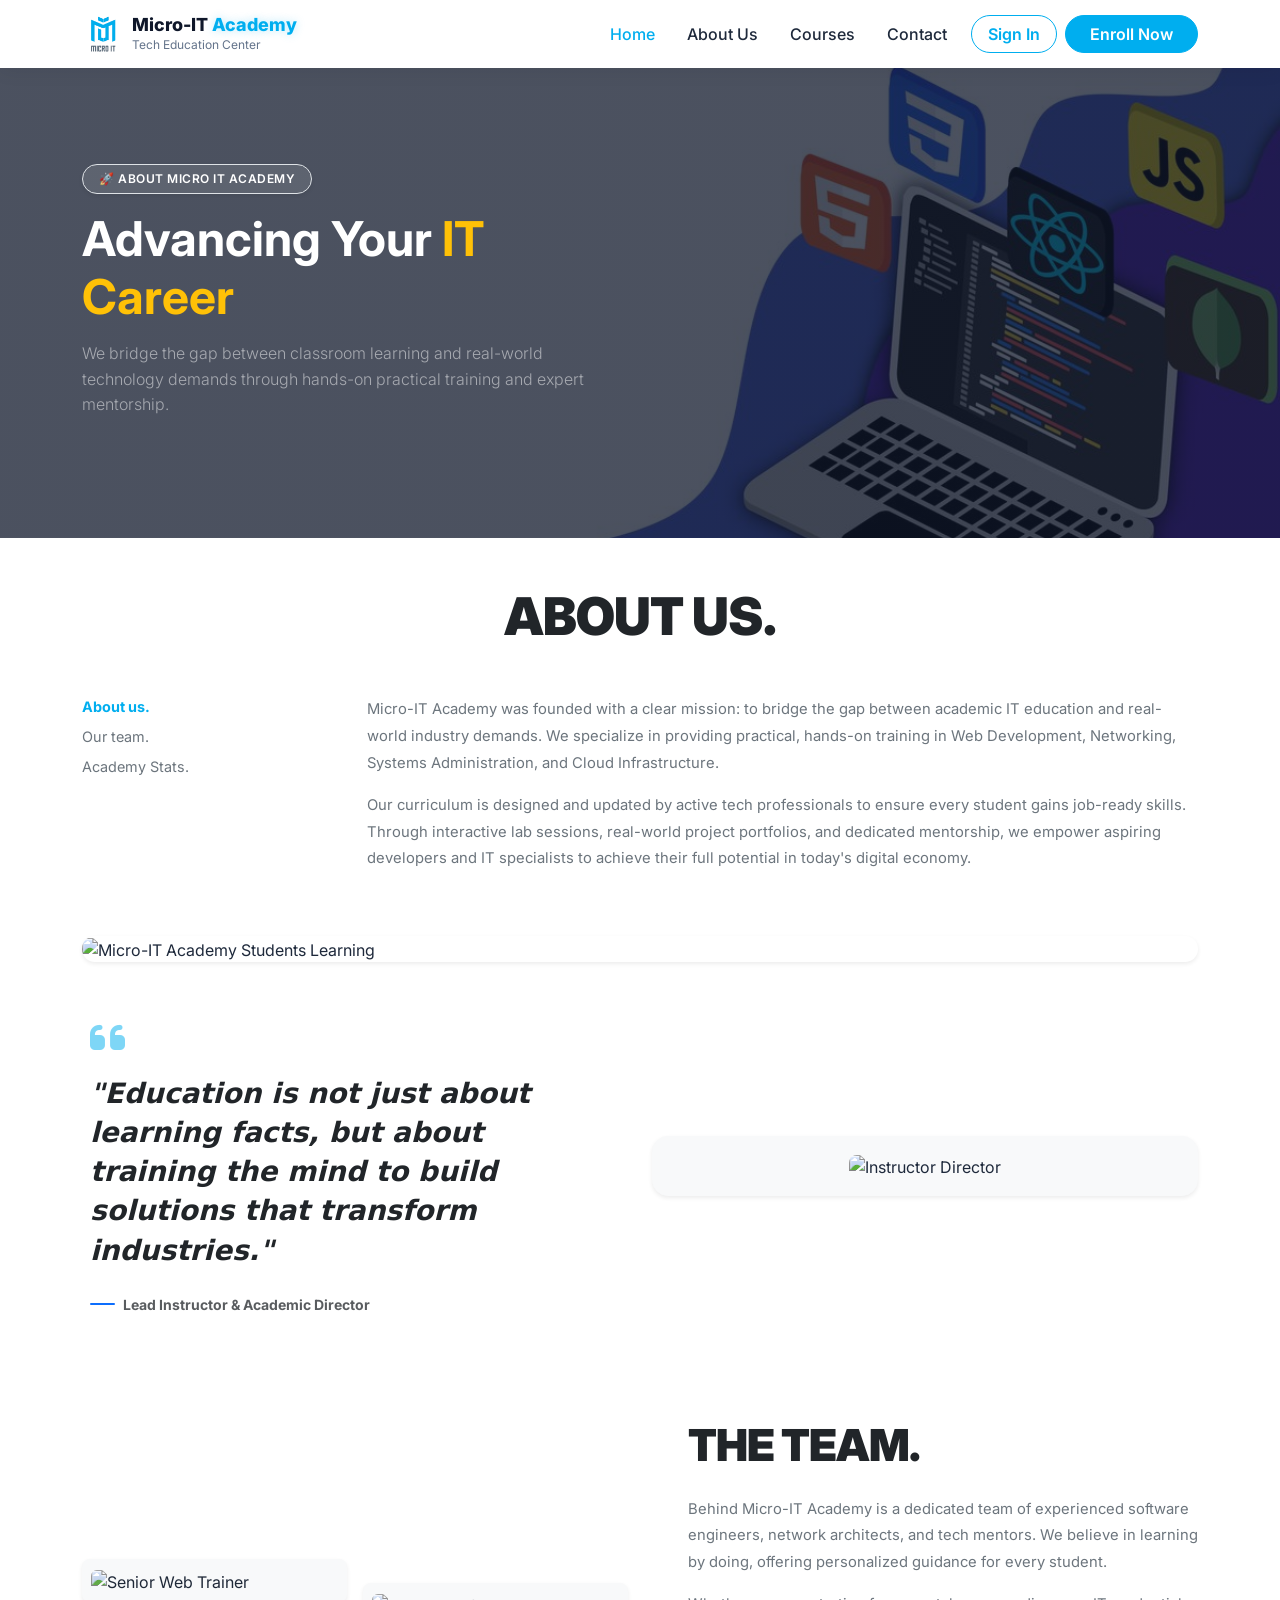
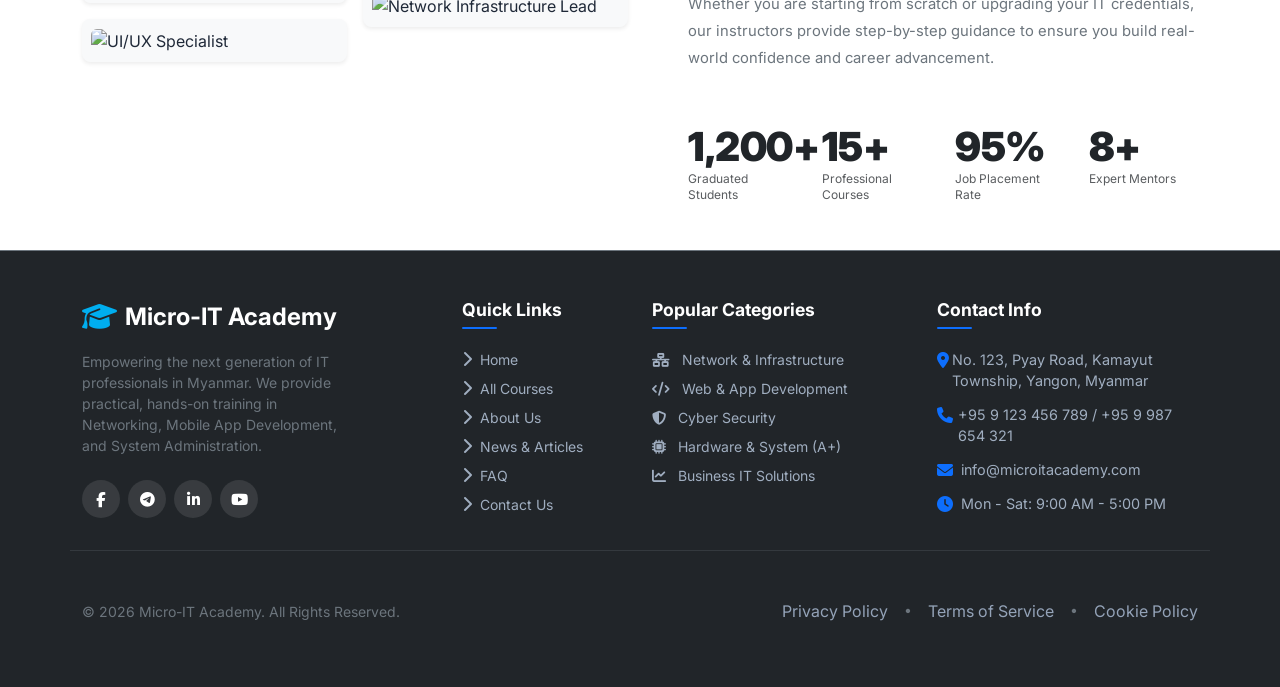
==== about.html @ 8be48164 "microit" ====
<!DOCTYPE html>
<html lang="my">

<head>
    <meta charset="UTF-8">
    <meta name="viewport" content="width=device-width, initial-scale=1.0">
    <title>Micro-IT Academy - Tech Education in Myanmar</title>

    <!-- Bootstrap 5 CSS CDN -->
    <link href="https://cdn.jsdelivr.net/npm/bootstrap@5.3.0/dist/css/bootstrap.min.css" rel="stylesheet">
    <!-- Font Awesome Icons CDN -->
    <link rel="stylesheet" href="https://cdnjs.cloudflare.com/ajax/libs/font-awesome/6.4.0/css/all.min.css">
    <!-- Google Fonts: Inter -->
    <link rel="preconnect" href="https://fonts.googleapis.com">
    <link rel="preconnect" href="https://fonts.gstatic.com" crossorigin>
    <link href="https://fonts.googleapis.com/css2?family=Inter:wght@400;500;600;700;800;900&display=swap"
        rel="stylesheet">

    <!-- Custom CSS -->
    <link rel="stylesheet" href="css/style.css">
    <link rel="stylesheet" href="css/test.css">
    <link rel="stylesheet" href="css/about.css">
</head>

<body>

    <!-- NAVIGATION BAR -->
    <!DOCTYPE html>
    <html lang="my">

    <head>
        <meta charset="UTF-8">
        <meta name="viewport" content="width=device-width, initial-scale=1.0">
        <title>Micro-IT Academy - Tech Education in Myanmar</title>

        <!-- Bootstrap 5 CSS CDN -->
        <link href="https://cdn.jsdelivr.net/npm/bootstrap@5.3.0/dist/css/bootstrap.min.css" rel="stylesheet">
        <!-- Font Awesome Icons CDN -->
        <link rel="stylesheet" href="https://cdnjs.cloudflare.com/ajax/libs/font-awesome/6.4.0/css/all.min.css">
        <!-- Google Fonts: Inter -->
        <link rel="preconnect" href="https://fonts.googleapis.com">
        <link rel="preconnect" href="https://fonts.gstatic.com" crossorigin>
        <link href="https://fonts.googleapis.com/css2?family=Inter:wght@400;500;600;700;800;900&display=swap"
            rel="stylesheet">

        <!-- Custom CSS -->
        <link rel="stylesheet" href="css/style.css">
        <link rel="stylesheet" href="css/test.css">
    </head>

    <body>

        <!-- NAVIGATION BAR -->
        <nav class="navbar navbar-expand-lg sticky-top bg-white py-2 shadow-sm">
            <div class="container">
                <!-- Brand Logo -->
                <a class="navbar-brand d-flex align-items-center gap-2" href="index.html">
                    <img src="image/microit-logo.png" alt="Micro-IT Logo" height="42">
                    <div>
                        <div class="brand-title">Micro-IT <span>Academy</span></div>
                        <div class="brand-subtitle">Tech Education Center</div>
                    </div>
                </a>

                <!-- Mobile Toggler Button -->
                <button class="navbar-toggler border-0 shadow-none" type="button" data-bs-toggle="collapse"
                    data-bs-target="#navbarNav">
                    <i class="fa-solid fa-bars fs-4 text-dark"></i>
                </button>

                <!-- Navbar Links & Buttons -->
                <div class="collapse navbar-collapse" id="navbarNav">
                    <ul class="navbar-nav ms-auto align-items-lg-center gap-lg-3 my-2 my-lg-0">
                        <li class="nav-item"><a class="nav-link active" href="index.html">Home</a></li>
                        <li class="nav-item"><a class="nav-link" href="about.html">About Us</a></li>
                        <li class="nav-item"><a class="nav-link" href="course.html">Courses</a></li>
                        <li class="nav-item"><a class="nav-link" href="contact.html">Contact</a></li>
                    </ul>

                    <!-- Custom Class များ သုံးထားသော Buttons -->
                    <div class="d-flex align-items-center gap-2 mt-2 mt-lg-0 ms-lg-3">
                        <a href="login.html" class="btn btn-signin px-3 rounded-pill fw-semibold">Sign In</a>
                        <a href="contact.html" class="btn btn-enroll px-4 rounded-pill fw-semibold">Enroll Now</a>
                    </div>
                </div>
            </div>
        </nav>

        <section class="hero-banner text-white py-5 text-start position-relative overflow-hidden">
            <div class="container py-4 py-md-5 position-relative z-1">
                <div class="row align-items-center">
                    <div class="col-12 col-md-8 col-lg-6">

                        <!-- Badge -->
                        <span
                            class="badge bg-white bg-opacity-10 text-white border border-white-50 fw-semibold px-3 py-2 rounded-pill mb-3 text-uppercase shadow-sm"
                            style="letter-spacing: 0.5px;">
                            🚀 About Micro IT Academy
                        </span>

                        <!-- Title -->
                        <h1 class="fw-bold display-5 mb-3 text-white">
                            Advancing Your <span class="text-warning">IT Career</span>
                        </h1>

                        <!-- Subtitle -->
                        <p class="lead text-white-50 mb-4 fs-6" style="line-height: 1.6;">
                            We bridge the gap between classroom learning and real-world technology demands through
                            hands-on
                            practical training and expert mentorship.
                        </p>

                    </div>
                </div>
            </div>
        </section>

        <section id="about-us-section" class="py-4 bg-white">
            <div class="container py-4">

                <!-- Section Title -->
                <div class="row mb-4">
                    <div class="col-12 text-center">
                        <h1 class="heading-xl mb-4 text-dark fw-black text-uppercase"
                            style="letter-spacing: -1px; font-size: 3.25rem;">ABOUT US.</h1>
                    </div>
                </div>

                <!-- Story & Vision Section -->
                <div class="row mb-5 pb-3 align-items-start">
                    <div class="col-md-3 col-lg-2 mb-4 mb-md-0">
                        <nav class="side-nav d-flex d-md-block flex-wrap gap-3">
                            <a href="#about-us-section"
                                class="side-nav-link active fw-bold text-primary text-decoration-none d-block mb-2">About
                                us.</a>
                            <a href="#team-section"
                                class="side-nav-link text-secondary text-decoration-none d-block mb-2">Our team.</a>
                            <a href="#stats-section"
                                class="side-nav-link text-secondary text-decoration-none d-block mb-2">Academy
                                Stats.</a>
                        </nav>
                    </div>
                    <div class="col-md-9 col-lg-9 offset-lg-1">
                        <p class="small text-secondary leading-relaxed mb-3"
                            style="line-height: 1.8; font-size: 0.925rem;">
                            Micro-IT Academy was founded with a clear mission: to bridge the gap between academic IT
                            education and real-world industry demands. We specialize in providing practical, hands-on
                            training in Web Development, Networking, Systems Administration, and Cloud Infrastructure.
                        </p>
                        <p class="small text-secondary leading-relaxed mb-0"
                            style="line-height: 1.8; font-size: 0.925rem;">
                            Our curriculum is designed and updated by active tech professionals to ensure every student
                            gains job-ready skills. Through interactive lab sessions, real-world project portfolios, and
                            dedicated mentorship, we empower aspiring developers and IT specialists to achieve their
                            full
                            potential in today's digital economy.
                        </p>
                    </div>
                </div>

                <!-- Full Width Academy/Team Hero Banner -->
                <div class="row mb-5">
                    <div class="col-12">
                        <div class="rounded-4 overflow-hidden shadow-sm">
                            <img src="https://images.unsplash.com/photo-1522071820081-009f0129c71c?q=80&w=1200&auto=format&fit=crop"
                                alt="Micro-IT Academy Students Learning" class="w-100 img-fluid"
                                style="max-height: 480px; object-fit: cover;">
                        </div>
                    </div>
                </div>

                <!-- Quote & Featured Founder Photo Section -->
                <div class="row align-items-center mb-5 pb-4 g-4">
                    <div class="col-md-6 pe-md-5 position-relative">
                        <div class="quote-container p-2">
                            <i class="fa-solid fa-quote-left fs-1 text-primary opacity-50 mb-3"></i>
                            <p class="quote-text fs-3 text-dark fw-semibold mb-4"
                                style="line-height: 1.4; font-family: system-ui, -apple-system, sans-serif;">
                                "Education is not just about learning facts, but about training the mind to build
                                solutions
                                that transform industries."
                            </p>
                            <div class="d-flex align-items-center gap-2">
                                <div class="bg-primary rounded-pill" style="width: 25px; height: 2px;"></div>
                                <p class="small text-muted fw-bold mb-0">Lead Instructor & Academic Director</p>
                            </div>
                        </div>
                    </div>
                    <div class="col-md-6">
                        <div class="bg-light rounded-4 p-3 shadow-sm border border-light text-center">
                            <img src="https://images.unsplash.com/photo-1507003211169-0a1dd7228f2d?q=80&w=800&auto=format&fit=crop"
                                alt="Instructor Director" class="img-fluid rounded-3 w-100"
                                style="max-height: 380px; object-fit: cover;">
                        </div>
                    </div>
                </div>

                <!-- THE TEAM Section -->
                <div id="team-section" class="row pt-4 g-4 align-items-center">

                    <!-- Left Column: Member Portraits (Balanced Masonry) -->
                    <div class="col-lg-6 mb-4 mb-lg-0">
                        <div class="row g-3">
                            <div class="col-6">
                                <div class="bg-light p-2 rounded-3 mb-3 border border-light shadow-sm">
                                    <img src="https://images.unsplash.com/photo-1500648767791-00dcc994a43e?q=80&w=600&auto=format&fit=crop"
                                        alt="Senior Web Trainer" class="team-img rounded-2" style="height: 240px;">
                                </div>
                                <div class="bg-light p-2 rounded-3 border border-light shadow-sm">
                                    <img src="https://images.unsplash.com/photo-1534528741775-53994a69daeb?q=80&w=600&auto=format&fit=crop"
                                        alt="UI/UX Specialist" class="team-img rounded-2" style="height: 200px;">
                                </div>
                            </div>
                            <div class="col-6 pt-4">
                                <div class="bg-light p-2 rounded-3 border border-light shadow-sm">
                                    <img src="https://images.unsplash.com/photo-1573496359142-b8d87734a5a2?q=80&w=600&auto=format&fit=crop"
                                        alt="Network Infrastructure Lead" class="team-img rounded-2"
                                        style="height: 280px;">
                                </div>
                            </div>
                        </div>
                    </div>

                    <!-- Right Column: Text & IT Academy Stats -->
                    <div class="col-lg-6 ps-lg-5" id="stats-section">
                        <h2 class="heading-xl mb-4 text-dark fw-black text-uppercase"
                            style="letter-spacing: -1px; font-size: 2.75rem;">THE TEAM.</h2>

                        <p class="small text-secondary leading-relaxed mb-3"
                            style="line-height: 1.8; font-size: 0.925rem;">
                            Behind Micro-IT Academy is a dedicated team of experienced software engineers, network
                            architects, and tech mentors. We believe in learning by doing, offering personalized
                            guidance
                            for every student.
                        </p>
                        <p class="small text-secondary leading-relaxed mb-5"
                            style="line-height: 1.8; font-size: 0.925rem;">
                            Whether you are starting from scratch or upgrading your IT credentials, our instructors
                            provide
                            step-by-step guidance to ensure you build real-world confidence and career advancement.
                        </p>

                        <!-- Relevant IT Stats Counters -->
                        <div class="row g-4 pt-2">
                            <div class="col-6 col-sm-3">
                                <div class="stat-number fw-black text-dark fs-1" style="line-height: 1;">1,200+</div>
                                <div class="stat-label text-muted small mt-1"
                                    style="font-size: 0.75rem; line-height: 1.3;">
                                    Graduated Students</div>
                            </div>
                            <div class="col-6 col-sm-3">
                                <div class="stat-number fw-black text-dark fs-1" style="line-height: 1;">15+</div>
                                <div class="stat-label text-muted small mt-1"
                                    style="font-size: 0.75rem; line-height: 1.3;">
                                    Professional Courses</div>
                            </div>
                            <div class="col-6 col-sm-3">
                                <div class="stat-number fw-black text-dark fs-1" style="line-height: 1;">95%</div>
                                <div class="stat-label text-muted small mt-1"
                                    style="font-size: 0.75rem; line-height: 1.3;">
                                    Job Placement Rate</div>
                            </div>
                            <div class="col-6 col-sm-3">
                                <div class="stat-number fw-black text-dark fs-1" style="line-height: 1;">8+</div>
                                <div class="stat-label text-muted small mt-1"
                                    style="font-size: 0.75rem; line-height: 1.3;">
                                    Expert Mentors</div>
                            </div>
                        </div>

                    </div>
                </div>

            </div>
        </section>


        <!-- FOOTER -->
        <footer class="bg-dark text-secondary pt-5 pb-3 border-top border-secondary">
            <div class="container">
                <div class="row g-4 mb-5">

                    <!-- Column 1: Brand & About -->
                    <div class="col-12 col-md-6 col-lg-3">
                        <div class="d-flex align-items-center mb-3">
                            <i class="fa-solid fa-graduation-cap text-primary fs-3 me-2"></i>
                            <span class="fs-4 fw-bold text-white tracking-wide">Micro-IT Academy</span>
                        </div>
                        <p class="small text-secondary mb-4 leading-relaxed">
                            Empowering the next generation of IT professionals in Myanmar. We provide practical,
                            hands-on
                            training in Networking, Mobile App Development, and System Administration.
                        </p>
                        <div class="d-flex gap-2">
                            <a href="#" class="social-btn" aria-label="Facebook"><i
                                    class="fa-brands fa-facebook-f"></i></a>
                            <a href="#" class="social-btn" aria-label="Telegram"><i
                                    class="fa-brands fa-telegram"></i></a>
                            <a href="#" class="social-btn" aria-label="LinkedIn"><i
                                    class="fa-brands fa-linkedin-in"></i></a>
                            <a href="#" class="social-btn" aria-label="YouTube"><i class="fa-brands fa-youtube"></i></a>
                        </div>
                    </div>

                    <!-- Column 2: Quick Links -->
                    <div class="col-6 col-md-6 col-lg-2 ms-lg-auto">
                        <h5 class="footer-heading">Quick Links</h5>
                        <ul class="list-unstyled mb-0 small">
                            <li><a href="#" class="footer-link"><i
                                        class="fa-solid fa-chevron-right fs-6 me-1 small"></i>
                                    Home</a></li>
                            <li><a href="#" class="footer-link"><i
                                        class="fa-solid fa-chevron-right fs-6 me-1 small"></i>
                                    All Courses</a></li>
                            <li><a href="#" class="footer-link"><i
                                        class="fa-solid fa-chevron-right fs-6 me-1 small"></i>
                                    About Us</a></li>
                            <li><a href="#" class="footer-link"><i
                                        class="fa-solid fa-chevron-right fs-6 me-1 small"></i>
                                    News & Articles</a></li>
                            <li><a href="#" class="footer-link"><i
                                        class="fa-solid fa-chevron-right fs-6 me-1 small"></i>
                                    FAQ</a></li>
                            <li><a href="#" class="footer-link"><i
                                        class="fa-solid fa-chevron-right fs-6 me-1 small"></i>
                                    Contact Us</a></li>
                        </ul>
                    </div>

                    <!-- Column 3: Course Categories -->
                    <div class="col-6 col-md-6 col-lg-3">
                        <h5 class="footer-heading">Popular Categories</h5>
                        <ul class="list-unstyled mb-0 small">
                            <li><a href="#" class="footer-link"><i class="fa-solid fa-network-wired me-2"></i> Network &
                                    Infrastructure</a></li>
                            <li><a href="#" class="footer-link"><i class="fa-solid fa-code me-2"></i> Web & App
                                    Development</a></li>
                            <li><a href="#" class="footer-link"><i class="fa-solid fa-shield-halved me-2"></i> Cyber
                                    Security</a></li>
                            <li><a href="#" class="footer-link"><i class="fa-solid fa-microchip me-2"></i> Hardware &
                                    System
                                    (A+)</a></li>
                            <li><a href="#" class="footer-link"><i class="fa-solid fa-chart-line me-2"></i> Business IT
                                    Solutions</a></li>
                        </ul>
                    </div>

                    <!-- Column 4: Contact Info -->
                    <div class="col-12 col-md-6 col-lg-3">
                        <h5 class="footer-heading">Contact Info</h5>
                        <div class="contact-item">
                            <i class="fa-solid fa-location-dot"></i>
                            <span>No. 123, Pyay Road, Kamayut Township, Yangon, Myanmar</span>
                        </div>
                        <div class="contact-item">
                            <i class="fa-solid fa-phone"></i>
                            <span>+95 9 123 456 789 / +95 9 987 654 321</span>
                        </div>
                        <div class="contact-item">
                            <i class="fa-solid fa-envelope"></i>
                            <span>info@microitacademy.com</span>
                        </div>
                        <div class="contact-item">
                            <i class="fa-solid fa-clock"></i>
                            <span>Mon - Sat: 9:00 AM - 5:00 PM</span>
                        </div>
                    </div>
                    <hr class="border-secondary opacity-25 my-4">

                    <!-- Bottom Copyright & Legal Links -->
                    <div
                        class="d-flex flex-column flex-md-row align-items-center justify-content-between gap-3 text-center text-md-start">
                        <p class="small mb-0 text-secondary">&copy; 2026 Micro-IT Academy. All Rights Reserved.</p>
                        <div class="d-flex gap-3">
                            <a href="#" class="legal-link">Privacy Policy</a>
                            <span class="text-secondary small">•</span>
                            <a href="#" class="legal-link">Terms of Service</a>
                            <span class="text-secondary small">•</span>
                            <a href="#" class="legal-link">Cookie Policy</a>
                        </div>
                    </div>
        </footer>

        <!-- Bootstrap 5 JS CDN -->
        <script src="https://cdn.jsdelivr.net/npm/bootstrap@5.3.0/dist/js/bootstrap.bundle.min.js"></script>
        <!-- Custom JS -->
        <script src="js/main.js"></script>
    </body>
---- css/style.css ----
/* ==========================================
   MICRO-IT ACADEMY - COMPLETE STYLESHEET
   Features: Glassmorphism, Glow Effects & Modern Layout
   ========================================== */

/* --- 1. DESIGN SYSTEM & VARIABLES --- */
:root {
  --primary-color: #00aeef;
  --primary-hover: #0093ca;
  --dark-color: #0f172a;
  --text-main: #1e293b;
  --text-muted: #64748b;
  --bg-light: #f8fafc;
  --glow-color: rgba(0, 174, 239, 0.4);
  --glow-strong: rgba(0, 174, 239, 0.7);
}

/* --- 2. BASE STYLES --- */
body {
  font-family: 'Inter', -apple-system, BlinkMacSystemFont, sans-serif;
  color: var(--text-main);
  background-color: var(--bg-light);
  overflow-x: hidden;
}

/* --- 3. NAVBAR STYLES --- */
.brand-title {
  font-weight: 800;
  font-size: 1.125rem;
  color: var(--dark-color);
  line-height: 1.2;
}

.brand-title span {
  color: var(--primary-color);
  text-shadow: 0 0 10px rgba(0, 174, 239, 0.3);
}

.brand-subtitle {
  font-size: 0.75rem;
  color: var(--text-muted);
}

.navbar {
  box-shadow: 0 4px 18px rgba(0, 0, 0, 0.06) !important;
  transition: all 0.3s ease;
}

.btn-signin {
  color: var(--primary-color);
  background-color: transparent;
  border: 1.5px solid var(--primary-color);
  transition: all 0.3s ease;
}

.btn-signin:hover {
  color: #ffffff;
  background-color: var(--primary-color);
  border-color: var(--primary-color);
  box-shadow: 0 0 12px var(--glow-color);
}

.btn-enroll {
  color: #ffffff;
  background-color: var(--primary-color);
  border: 1.5px solid var(--primary-color);
  transition: all 0.3s ease;
}

.btn-enroll:hover {
  color: #ffffff;
  background-color: var(--primary-hover);
  border-color: var(--primary-hover);
  box-shadow: 0 0 15px var(--glow-strong);
}

.navbar-nav .nav-link {
  color: var(--text-main);
  font-weight: 500;
}

.navbar-nav .nav-link:hover,
.navbar-nav .nav-link.active {
  color: var(--primary-color);
}

@media (max-width: 991.88px) {
  .navbar-collapse {
    background-color: #ffffff;
    padding: 1rem;
    border-radius: 0.75rem;
    box-shadow: 0 10px 25px rgba(0, 0, 0, 0.08);
  }
}

/* --- 4. BUTTONS & GLOW EFFECTS --- */
.btn-primary {
  background-color: var(--primary-color) !important;
  border-color: var(--primary-color) !important;
  color: #ffffff !important;
  transition: all 0.3s ease-in-out !important;
  box-shadow: 0 4px 12px rgba(0, 174, 239, 0.25);
}


.btn-primary:hover {
  background-color: var(--primary-hover) !important;
  border-color: var(--primary-hover) !important;
  transform: translateY(-2px);
  box-shadow: 0 0 25px var(--glow-strong) !important;
}

.btn-outline-dark {
  transition: all 0.3s ease !important;
}

.btn-outline-dark:hover {
  box-shadow: 0 0 15px rgba(15, 23, 42, 0.3);
}

@keyframes navbarSlideDown {
  from {
    transform: translateY(-100%);
    opacity: 0;
  }

  to {
    transform: translateY(0);
    opacity: 1;
  }
}

.animate-navbar {
  animation: navbarSlideDown 0.6s cubic-bezier(0.16, 1, 0.3, 1) forwards;
}

.brand-hover {
  transition: transform 0.3s ease;
}

.brand-hover:hover {
  transform: scale(1.02);
}

.logo-img {
  transition: transform 0.3s ease;
}

.brand-hover:hover .logo-img {
  transform: rotate(-5deg);
}

.animated-link {
  position: relative;
  transition: color 0.3s ease;
}

.animated-link::after {
  content: '';
  position: absolute;
  width: 0;
  height: 2px;
  bottom: 0;
  left: 50%;
  background-color: var(--primary-color, #00aeef);
  transition: all 0.3s ease;
  transform: translateX(-50%);
  border-radius: 2px;
}

.animated-link:hover::after,
.animated-link.active::after {
  width: 80%;
}

.btn-animated {
  transition: all 0.3s ease !important;
}

.btn-animated:hover {
  transform: translateY(-2px);
  box-shadow: 0 6px 15px rgba(0, 174, 239, 0.25) !important;
}

.btn-animated:active {
  transform: translateY(0);
}

.toggler-btn {
  transition: transform 0.2s ease;
}

.toggler-btn:active {
  transform: scale(0.9);
}

/* --- 5. HERO SECTION WITH BLURRED BACKGROUND --- */
.hero-section {
  position: relative;
  min-height: 85vh;
  overflow: hidden;
  padding-bottom: 0 !important;
}


.hero-section::before {
  content: "";
  position: absolute;
  top: 0;
  left: 0;
  width: 100%;
  height: 100%;
  background-image: linear-gradient(rgba(15, 23, 42, 0.75), rgba(15, 23, 42, 0.75)), url('../image/banner.jpg');
  background-size: cover;
  background-position: center;
  background-repeat: no-repeat;
  background-color: black;
  filter: blur(12px);
  opacity: 0.18;
  transform: scale(1.1);
  z-index: -1;
}


.badge-tagline {
  display: inline-flex;
  align-items: center;
  gap: 0.5rem;
  background-color: #ffffff;
  border: 1px solid rgba(0, 174, 239, 0.3);
  padding: 0.35rem 0.85rem;
  border-radius: 50px;
  font-size: 0.8125rem;
  font-weight: 600;
  box-shadow: 0 0 15px rgba(0, 174, 239, 0.15);
}

.badge-dot {
  width: 8px;
  height: 8px;
  background-color: #22c55e;
  border-radius: 50%;
  box-shadow: 0 0 8px #22c55e;
}

.hero-title span {
  color: var(--primary-color);
  text-shadow: 0 0 15px rgba(0, 174, 239, 0.2);
}


.hero-img {
  width: 100%;
  max-height: 520px;
  object-fit: contain;
  object-position: bottom;
  margin-bottom: 0;
  display: block;


}

@keyframes heroGlowPulse {
  0% {
    box-shadow: 0 -5px 20px rgba(0, 174, 239, 0.25);
  }

  100% {
    box-shadow: 0 -10px 45px rgba(0, 174, 239, 0.55);
  }
}

/* --- 6. WHY US  --- */
.why-us-card {
  border-top: 3px solid transparent;
  transition: all 0.3s ease;
}

.why-us-card:hover {
  border-top: 3px solid var(--primary-color, #00aeef);
  transform: translateY(-5px);
}

.why-us-card .icon-box {
  width: 44px;
  height: 44px;
  background-color: rgba(0, 174, 239, 0.1);
  transition: background-color 0.25s ease;
}

.why-us-card:hover .icon-box {
  background-color: var(--primary-color, #00aeef);
}

.why-us-card:hover .icon-box i {
  color: #ffffff !important;
}

.max-w-2xl {
  max-width: 600px;
}

.bg-primary-subtle {
  background-color: rgba(0, 174, 239, 0.12) !important;
}

.text-primary {
  color: var(--primary-color, #00aeef) !important;
}

/* --- 7. CATEGORY  --- */
.card {
  border: 1px solid #e0e0e0;
  border-radius: 12px;
  overflow: hidden;
  transition: transform 0.3s ease, box-shadow 0.3s ease;
  background-color: #ffffff;
  width: 100% !important;
}


.card:hover {
  transform: translateY(-6px);
  box-shadow: 0 10px 20px rgba(0, 0, 0, 0.12) !important;
}


.card-img-top {
  height: 180px;
  object-fit: cover;
  width: 100%;
}


.card-body {
  padding: 1rem;
  text-align: center;
}


.custom-nav {
  width: 45px;
  height: 45px;
  top: 50%;
  transform: translateY(-80%);
  opacity: 0.85;
}

.custom-nav:hover {
  opacity: 1;
}

.carousel-control-prev.custom-nav {
  left: -20px;
}

.carousel-control-next.custom-nav {
  right: -20px;
}

.custom-nav .carousel-control-prev-icon,
.custom-nav .carousel-control-next-icon {
  width: 100%;
  height: 100%;
  background-size: 45%;
  box-shadow: 0 4px 10px rgba(0, 0, 0, 0.2);
}


@media (max-width: 576px) {
  .carousel-control-prev.custom-nav {
    left: 0;
  }

  .carousel-control-next.custom-nav {
    right: 0;
  }
}

/* --- 8. ABOUT SECTION & STATS --- */
.stat-card {
  transition: transform 0.3s ease, box-shadow 0.3s ease;
}

.stat-card:hover {
  transform: translateY(-3px);
  box-shadow: 0 0 20px rgba(0, 174, 239, 0.15);
}

.fw-black {
  font-weight: 900;
}

/* --- 9. POPULAR COURSE --- */
.course-card img {
  height: 160px;
  object-fit: cover;
  width: 100%;
}

@media (max-width: 576px) {
  .course-card .course-img {
    height: 120px;
  }
}

.course-card {
  border: 1px solid rgba(0, 0, 0, 0.08);
  transition: transform 0.2s ease, box-shadow 0.2s ease;
  overflow: hidden;
}

.course-card:hover {
  transform: translateY(-4px);
  box-shadow: 0 8px 16px rgba(0, 0, 0, 0.1) !important;
}

/* --- 10. Testimonial Card --- */
.testimonial-overlap-card {
  border: 1px solid rgba(0, 174, 239, 0.1);
  transition: transform 0.3s ease, box-shadow 0.3s ease;
}

.testimonial-overlap-card:hover {
  transform: translateY(-6px);
  box-shadow: 0 12px 25px rgba(0, 174, 239, 0.15) !important;
}

.quote-icon {
  font-size: 0.9rem;
  opacity: 0.8;
}

.quote-start {
  display: block;
  text-align: left;
  margin-bottom: -5px;
}

.quote-end {
  display: block;
  text-align: right;
  margin-top: -5px;
}

.custom-indicators button {
  width: 10px !important;
  height: 10px !important;
  border-radius: 50% !important;
  background-color: var(--text-muted, #64748b) !important;
  border: none !important;
  margin: 0 4px !important;
  opacity: 0.3;
  transition: all 0.3s ease;
}

.custom-indicators button.active {
  background-color: var(--primary-color, #00aeef) !important;
  opacity: 1;
  transform: scale(1.3);
  box-shadow: 0 0 8px var(--glow-color, rgba(0, 174, 239, 0.4));
}

.text-primary {
  color: var(--primary-color, #00aeef) !important;
}


/* --- 11. CONTACT SECTION & FORM GLOW --- */
.bg-imag {
  background-image: linear-gradient(rgba(15, 23, 42, 0.8), rgba(15, 23, 42, 0.8)), url('../image/banner.jpg');
  background-size: cover;
  background-position: center;
  background-repeat: no-repeat;
}

.contact-icon-bg {
  width: 42px;
  height: 42px;
  background-color: rgba(255, 255, 255, 0.15);
  display: flex;
  align-items: center;
  justify-content: center;
  border-radius: 50%;
  color: #ffffff;
  font-size: 1.1rem;
}


.form-control:focus,
.form-select:focus {
  border-color: var(--primary-color) !important;
  box-shadow: 0 0 12px rgba(0, 174, 239, 0.35) !important;
  outline: none;
}

/* --- 12. FOOTER & UTILITIES --- */

footer a {
  text-decoration: none;
  transition: all 0.2s ease-in-out;
}

.footer-link {
  color: #a0aec0;
  display: inline-block;
  margin-bottom: 0.5rem;
}

.footer-link:hover {
  color: #ffc107;
  transform: translateX(4px);
}

.footer-heading {
  color: #ffffff;
  font-size: 1.1rem;
  font-weight: 700;
  margin-bottom: 1.25rem;
  position: relative;
  padding-bottom: 0.5rem;
}

.footer-heading::after {
  content: '';
  position: absolute;
  bottom: 0;
  left: 0;
  width: 35px;
  height: 2px;
  background-color: #0d6efd;
  border-radius: 2px;
}

.social-btn {
  display: inline-flex;
  align-items: center;
  justify-content: center;
  width: 38px;
  height: 38px;
  border-radius: 50%;
  background-color: rgba(255, 255, 255, 0.08);
  color: #cbd5e1;
  font-size: 0.95rem;
  transition: all 0.3s ease;
}

.social-btn:hover {
  background-color: #0d6efd;
  color: #ffc107;
  transform: translateY(-3px);
  box-shadow: 0 4px 10px rgba(13, 110, 253, 0.3);
}

.contact-item {
  display: flex;
  align-items: flex-start;
  margin-bottom: 0.75rem;
  color: #a0aec0;
  font-size: 0.9rem;
}

.contact-item i {
  color: #0d6efd;
  font-size: 1rem;
  margin-top: 3px;
  width: 24px;
}

.legal-link {
  color: #94a3b8;
  text-decoration: none;
  transition: color 0.2s ease;
}

.legal-link:hover {
  color: #ffffff;
}

/* --- CONTACT --- */

.form-control:focus {
  background-color: #f1f5f9 !important;
  box-shadow: 0 0 0 3px rgba(0, 174, 239, 0.2) !important;
}

.hover-white {
  transition: color 0.2s ease;
}

.hover-white:hover {
  color: #ffffff !important;
}

.icon-shape {
  background-color: var(--primary-color, #00aeef) !important;
}
---- css/test.css ----
/* Hero Banner with Dark Gradient Overlay */
.hero-banner {
    background-image: linear-gradient(rgba(15, 23, 42, 0.75), rgba(15, 23, 42, 0.75)), url('../image/coursebg.jpg'); 
    background-size: cover;
    background-position: center;
    background-repeat: no-repeat;
    background-color: #0f172a;
    min-height: 420px;
    display: flex;
    align-items: center;
}


/* စာကြောင်း အရှည် ထိန်းချုပ်ရန် */
.max-w-2xl {
    max-width: 672px;
}

/* Filter Controls & Search Input */
.filter-btn {
    border-radius: 50rem;
    font-size: 0.85rem;
    font-weight: 600;
    padding: 0.4rem 1.1rem;
    transition: all 0.25s ease;
}

.filter-btn.active {
    background-color: var(--primary-color) !important;
    color: #ffffff !important;
    box-shadow: 0 4px 10px rgba(13, 110, 253, 0.3);
}

.search-box input:focus {
    box-shadow: 0 0 0 0.25rem rgba(13, 110, 253, 0.15);
    border-color: var(--primary-color);
}

/* Responsive Course Cards Grid */
.course-card {
    border: 1px solid #e2e8f0;
    border-radius: 12px;
    transition: all 0.3s ease;
    background: #ffffff;
    overflow: hidden;
}

.course-card:hover {
    transform: translateY(-5px);
    box-shadow: var(--card-hover-shadow) !important;
    border-color: rgba(13, 110, 253, 0.3);
}

.course-img {
    width: 100%;
    height: 160px;
    object-fit: cover;
    object-position: center;
    border-bottom: 1px solid #f1f5f9;
}

@media (max-width: 576px) {
    .course-img {
        height: 130px;
    }
}

.course-title {
    display: -webkit-box;
    -webkit-line-clamp: 2;
    -webkit-box-orient: vertical;
    overflow: hidden;
    min-height: 2.8rem;
    line-height: 1.4;
}

/* Contact & Enrollment Section Overlay */
.contact-bg-card {
    background-image: linear-gradient(rgba(15, 23, 42, 0.88), rgba(15, 23, 42, 0.88)), url('https://images.unsplash.com/photo-1522071820081-009f0129c71c?auto=format&fit=crop&w=1200&q=80');
    background-size: cover;
    background-position: center;
}

.contact-icon-bg {
    width: 44px;
    height: 44px;
    background-color: rgba(255, 255, 255, 0.12);
    backdrop-filter: blur(4px);
    display: flex;
    align-items: center;
    justify-content: center;
    border-radius: 50%;
    color: #38bdf8;
    font-size: 1.1rem;
    flex-shrink: 0;
}

/* Social Icon Buttons */
.social-btn {
    width: 38px;
    height: 38px;
    display: inline-flex;
    align-items: center;
    justify-content: center;
    border-radius: 50%;
    background-color: rgba(255, 255, 255, 0.1);
    color: #ffffff;
    text-decoration: none;
    transition: all 0.25s ease;
}

.social-btn:hover {
    background-color: var(--primary-color);
    color: #ffffff;
    transform: translateY(-3px);
}
---- css/about.css ----
.heading-xl {
            font-size: 3.5rem;
            font-weight: 900;
            letter-spacing: -1px;
            color: #000000;
            text-transform: uppercase;
        }

        .side-nav-link {
            display: block;
            color: var(--text-main);
            text-decoration: none;
            font-size: 0.9rem;
            margin-bottom: 0.4rem;
            transition: color 0.2s ease;
        }

        .side-nav-link.active,
        .side-nav-link:hover {
            color: var(--primary-color);
            font-weight: 600;
        }

        .quote-text {
            font-family: 'Playfair Display', Georgia, serif;
            font-style: italic;
            font-size: 1.85rem;
            color: #000000;
            line-height: 1.3;
        }

        .stat-number {
            font-size: 2.5rem;
            font-weight: 800;
            color: #000000;
            line-height: 1;
        }

        .stat-label {
            font-size: 0.75rem;
            color: var(--text-muted);
            line-height: 1.3;
            margin-top: 0.4rem;
        }

        .team-img {
            width: 100%;
            object-fit: cover;
            filter: grayscale(20%);
            transition: filter 0.3s ease;
        }

        .team-img:hover {
            filter: grayscale(0%);
        }

        .bg-light-box {


            background-color: var(--bg-light);
        }

        .fw-black {
            font-weight: 900 !important;
        }

        /* Side Navigation Links */
        .side-nav-link {
            transition: color 0.2s ease, transform 0.2s ease;
        }

        .side-nav-link:hover {
            color: var(--primary-color, #00aeef) !important;
            transform: translateX(3px);
        }

        /* Team Grid Images */
        .team-img {
            width: 100%;
            object-fit: cover;
            filter: grayscale(15%);
            transition: filter 0.3s ease, transform 0.3s ease;
        }

        .team-img:hover {
            filter: grayscale(0%);
            transform: scale(1.02);
        }

        /* Stat Numbers Highlight */
        .stat-number {
            letter-spacing: -0.5px;
            color: var(--dark-color, #0f172a);
        }
---- css/style.css ----
/* ==========================================
   MICRO-IT ACADEMY - COMPLETE STYLESHEET
   Features: Glassmorphism, Glow Effects & Modern Layout
   ========================================== */

/* --- 1. DESIGN SYSTEM & VARIABLES --- */
:root {
  --primary-color: #00aeef;
  --primary-hover: #0093ca;
  --dark-color: #0f172a;
  --text-main: #1e293b;
  --text-muted: #64748b;
  --bg-light: #f8fafc;
  --glow-color: rgba(0, 174, 239, 0.4);
  --glow-strong: rgba(0, 174, 239, 0.7);
}

/* --- 2. BASE STYLES --- */
body {
  font-family: 'Inter', -apple-system, BlinkMacSystemFont, sans-serif;
  color: var(--text-main);
  background-color: var(--bg-light);
  overflow-x: hidden;
}

/* --- 3. NAVBAR STYLES --- */
.brand-title {
  font-weight: 800;
  font-size: 1.125rem;
  color: var(--dark-color);
  line-height: 1.2;
}

.brand-title span {
  color: var(--primary-color);
  text-shadow: 0 0 10px rgba(0, 174, 239, 0.3);
}

.brand-subtitle {
  font-size: 0.75rem;
  color: var(--text-muted);
}

.navbar {
  box-shadow: 0 4px 18px rgba(0, 0, 0, 0.06) !important;
  transition: all 0.3s ease;
}

.btn-signin {
  color: var(--primary-color);
  background-color: transparent;
  border: 1.5px solid var(--primary-color);
  transition: all 0.3s ease;
}

.btn-signin:hover {
  color: #ffffff;
  background-color: var(--primary-color);
  border-color: var(--primary-color);
  box-shadow: 0 0 12px var(--glow-color);
}

.btn-enroll {
  color: #ffffff;
  background-color: var(--primary-color);
  border: 1.5px solid var(--primary-color);
  transition: all 0.3s ease;
}

.btn-enroll:hover {
  color: #ffffff;
  background-color: var(--primary-hover);
  border-color: var(--primary-hover);
  box-shadow: 0 0 15px var(--glow-strong);
}

.navbar-nav .nav-link {
  color: var(--text-main);
  font-weight: 500;
}

.navbar-nav .nav-link:hover,
.navbar-nav .nav-link.active {
  color: var(--primary-color);
}

@media (max-width: 991.88px) {
  .navbar-collapse {
    background-color: #ffffff;
    padding: 1rem;
    border-radius: 0.75rem;
    box-shadow: 0 10px 25px rgba(0, 0, 0, 0.08);
  }
}

/* --- 4. BUTTONS & GLOW EFFECTS --- */
.btn-primary {
  background-color: var(--primary-color) !important;
  border-color: var(--primary-color) !important;
  color: #ffffff !important;
  transition: all 0.3s ease-in-out !important;
  box-shadow: 0 4px 12px rgba(0, 174, 239, 0.25);
}


.btn-primary:hover {
  background-color: var(--primary-hover) !important;
  border-color: var(--primary-hover) !important;
  transform: translateY(-2px);
  box-shadow: 0 0 25px var(--glow-strong) !important;
}

.btn-outline-dark {
  transition: all 0.3s ease !important;
}

.btn-outline-dark:hover {
  box-shadow: 0 0 15px rgba(15, 23, 42, 0.3);
}

@keyframes navbarSlideDown {
  from {
    transform: translateY(-100%);
    opacity: 0;
  }

  to {
    transform: translateY(0);
    opacity: 1;
  }
}

.animate-navbar {
  animation: navbarSlideDown 0.6s cubic-bezier(0.16, 1, 0.3, 1) forwards;
}

.brand-hover {
  transition: transform 0.3s ease;
}

.brand-hover:hover {
  transform: scale(1.02);
}

.logo-img {
  transition: transform 0.3s ease;
}

.brand-hover:hover .logo-img {
  transform: rotate(-5deg);
}

.animated-link {
  position: relative;
  transition: color 0.3s ease;
}

.animated-link::after {
  content: '';
  position: absolute;
  width: 0;
  height: 2px;
  bottom: 0;
  left: 50%;
  background-color: var(--primary-color, #00aeef);
  transition: all 0.3s ease;
  transform: translateX(-50%);
  border-radius: 2px;
}

.animated-link:hover::after,
.animated-link.active::after {
  width: 80%;
}

.btn-animated {
  transition: all 0.3s ease !important;
}

.btn-animated:hover {
  transform: translateY(-2px);
  box-shadow: 0 6px 15px rgba(0, 174, 239, 0.25) !important;
}

.btn-animated:active {
  transform: translateY(0);
}

.toggler-btn {
  transition: transform 0.2s ease;
}

.toggler-btn:active {
  transform: scale(0.9);
}

/* --- 5. HERO SECTION WITH BLURRED BACKGROUND --- */
.hero-section {
  position: relative;
  min-height: 85vh;
  overflow: hidden;
  padding-bottom: 0 !important;
}


.hero-section::before {
  content: "";
  position: absolute;
  top: 0;
  left: 0;
  width: 100%;
  height: 100%;
  background-image: linear-gradient(rgba(15, 23, 42, 0.75), rgba(15, 23, 42, 0.75)), url('../image/banner.jpg');
  background-size: cover;
  background-position: center;
  background-repeat: no-repeat;
  background-color: black;
  filter: blur(12px);
  opacity: 0.18;
  transform: scale(1.1);
  z-index: -1;
}


.badge-tagline {
  display: inline-flex;
  align-items: center;
  gap: 0.5rem;
  background-color: #ffffff;
  border: 1px solid rgba(0, 174, 239, 0.3);
  padding: 0.35rem 0.85rem;
  border-radius: 50px;
  font-size: 0.8125rem;
  font-weight: 600;
  box-shadow: 0 0 15px rgba(0, 174, 239, 0.15);
}

.badge-dot {
  width: 8px;
  height: 8px;
  background-color: #22c55e;
  border-radius: 50%;
  box-shadow: 0 0 8px #22c55e;
}

.hero-title span {
  color: var(--primary-color);
  text-shadow: 0 0 15px rgba(0, 174, 239, 0.2);
}


.hero-img {
  width: 100%;
  max-height: 520px;
  object-fit: contain;
  object-position: bottom;
  margin-bottom: 0;
  display: block;


}

@keyframes heroGlowPulse {
  0% {
    box-shadow: 0 -5px 20px rgba(0, 174, 239, 0.25);
  }

  100% {
    box-shadow: 0 -10px 45px rgba(0, 174, 239, 0.55);
  }
}

/* --- 6. WHY US  --- */
.why-us-card {
  border-top: 3px solid transparent;
  transition: all 0.3s ease;
}

.why-us-card:hover {
  border-top: 3px solid var(--primary-color, #00aeef);
  transform: translateY(-5px);
}

.why-us-card .icon-box {
  width: 44px;
  height: 44px;
  background-color: rgba(0, 174, 239, 0.1);
  transition: background-color 0.25s ease;
}

.why-us-card:hover .icon-box {
  background-color: var(--primary-color, #00aeef);
}

.why-us-card:hover .icon-box i {
  color: #ffffff !important;
}

.max-w-2xl {
  max-width: 600px;
}

.bg-primary-subtle {
  background-color: rgba(0, 174, 239, 0.12) !important;
}

.text-primary {
  color: var(--primary-color, #00aeef) !important;
}

/* --- 7. CATEGORY  --- */
.card {
  border: 1px solid #e0e0e0;
  border-radius: 12px;
  overflow: hidden;
  transition: transform 0.3s ease, box-shadow 0.3s ease;
  background-color: #ffffff;
  width: 100% !important;
}


.card:hover {
  transform: translateY(-6px);
  box-shadow: 0 10px 20px rgba(0, 0, 0, 0.12) !important;
}


.card-img-top {
  height: 180px;
  object-fit: cover;
  width: 100%;
}


.card-body {
  padding: 1rem;
  text-align: center;
}


.custom-nav {
  width: 45px;
  height: 45px;
  top: 50%;
  transform: translateY(-80%);
  opacity: 0.85;
}

.custom-nav:hover {
  opacity: 1;
}

.carousel-control-prev.custom-nav {
  left: -20px;
}

.carousel-control-next.custom-nav {
  right: -20px;
}

.custom-nav .carousel-control-prev-icon,
.custom-nav .carousel-control-next-icon {
  width: 100%;
  height: 100%;
  background-size: 45%;
  box-shadow: 0 4px 10px rgba(0, 0, 0, 0.2);
}


@media (max-width: 576px) {
  .carousel-control-prev.custom-nav {
    left: 0;
  }

  .carousel-control-next.custom-nav {
    right: 0;
  }
}

/* --- 8. ABOUT SECTION & STATS --- */
.stat-card {
  transition: transform 0.3s ease, box-shadow 0.3s ease;
}

.stat-card:hover {
  transform: translateY(-3px);
  box-shadow: 0 0 20px rgba(0, 174, 239, 0.15);
}

.fw-black {
  font-weight: 900;
}

/* --- 9. POPULAR COURSE --- */
.course-card img {
  height: 160px;
  object-fit: cover;
  width: 100%;
}

@media (max-width: 576px) {
  .course-card .course-img {
    height: 120px;
  }
}

.course-card {
  border: 1px solid rgba(0, 0, 0, 0.08);
  transition: transform 0.2s ease, box-shadow 0.2s ease;
  overflow: hidden;
}

.course-card:hover {
  transform: translateY(-4px);
  box-shadow: 0 8px 16px rgba(0, 0, 0, 0.1) !important;
}

/* --- 10. Testimonial Card --- */
.testimonial-overlap-card {
  border: 1px solid rgba(0, 174, 239, 0.1);
  transition: transform 0.3s ease, box-shadow 0.3s ease;
}

.testimonial-overlap-card:hover {
  transform: translateY(-6px);
  box-shadow: 0 12px 25px rgba(0, 174, 239, 0.15) !important;
}

.quote-icon {
  font-size: 0.9rem;
  opacity: 0.8;
}

.quote-start {
  display: block;
  text-align: left;
  margin-bottom: -5px;
}

.quote-end {
  display: block;
  text-align: right;
  margin-top: -5px;
}

.custom-indicators button {
  width: 10px !important;
  height: 10px !important;
  border-radius: 50% !important;
  background-color: var(--text-muted, #64748b) !important;
  border: none !important;
  margin: 0 4px !important;
  opacity: 0.3;
  transition: all 0.3s ease;
}

.custom-indicators button.active {
  background-color: var(--primary-color, #00aeef) !important;
  opacity: 1;
  transform: scale(1.3);
  box-shadow: 0 0 8px var(--glow-color, rgba(0, 174, 239, 0.4));
}

.text-primary {
  color: var(--primary-color, #00aeef) !important;
}


/* --- 11. CONTACT SECTION & FORM GLOW --- */
.bg-imag {
  background-image: linear-gradient(rgba(15, 23, 42, 0.8), rgba(15, 23, 42, 0.8)), url('../image/banner.jpg');
  background-size: cover;
  background-position: center;
  background-repeat: no-repeat;
}

.contact-icon-bg {
  width: 42px;
  height: 42px;
  background-color: rgba(255, 255, 255, 0.15);
  display: flex;
  align-items: center;
  justify-content: center;
  border-radius: 50%;
  color: #ffffff;
  font-size: 1.1rem;
}


.form-control:focus,
.form-select:focus {
  border-color: var(--primary-color) !important;
  box-shadow: 0 0 12px rgba(0, 174, 239, 0.35) !important;
  outline: none;
}

/* --- 12. FOOTER & UTILITIES --- */

footer a {
  text-decoration: none;
  transition: all 0.2s ease-in-out;
}

.footer-link {
  color: #a0aec0;
  display: inline-block;
  margin-bottom: 0.5rem;
}

.footer-link:hover {
  color: #ffc107;
  transform: translateX(4px);
}

.footer-heading {
  color: #ffffff;
  font-size: 1.1rem;
  font-weight: 700;
  margin-bottom: 1.25rem;
  position: relative;
  padding-bottom: 0.5rem;
}

.footer-heading::after {
  content: '';
  position: absolute;
  bottom: 0;
  left: 0;
  width: 35px;
  height: 2px;
  background-color: #0d6efd;
  border-radius: 2px;
}

.social-btn {
  display: inline-flex;
  align-items: center;
  justify-content: center;
  width: 38px;
  height: 38px;
  border-radius: 50%;
  background-color: rgba(255, 255, 255, 0.08);
  color: #cbd5e1;
  font-size: 0.95rem;
  transition: all 0.3s ease;
}

.social-btn:hover {
  background-color: #0d6efd;
  color: #ffc107;
  transform: translateY(-3px);
  box-shadow: 0 4px 10px rgba(13, 110, 253, 0.3);
}

.contact-item {
  display: flex;
  align-items: flex-start;
  margin-bottom: 0.75rem;
  color: #a0aec0;
  font-size: 0.9rem;
}

.contact-item i {
  color: #0d6efd;
  font-size: 1rem;
  margin-top: 3px;
  width: 24px;
}

.legal-link {
  color: #94a3b8;
  text-decoration: none;
  transition: color 0.2s ease;
}

.legal-link:hover {
  color: #ffffff;
}

/* --- CONTACT --- */

.form-control:focus {
  background-color: #f1f5f9 !important;
  box-shadow: 0 0 0 3px rgba(0, 174, 239, 0.2) !important;
}

.hover-white {
  transition: color 0.2s ease;
}

.hover-white:hover {
  color: #ffffff !important;
}

.icon-shape {
  background-color: var(--primary-color, #00aeef) !important;
}
---- css/test.css ----
/* Hero Banner with Dark Gradient Overlay */
.hero-banner {
    background-image: linear-gradient(rgba(15, 23, 42, 0.75), rgba(15, 23, 42, 0.75)), url('../image/coursebg.jpg'); 
    background-size: cover;
    background-position: center;
    background-repeat: no-repeat;
    background-color: #0f172a;
    min-height: 420px;
    display: flex;
    align-items: center;
}


/* စာကြောင်း အရှည် ထိန်းချုပ်ရန် */
.max-w-2xl {
    max-width: 672px;
}

/* Filter Controls & Search Input */
.filter-btn {
    border-radius: 50rem;
    font-size: 0.85rem;
    font-weight: 600;
    padding: 0.4rem 1.1rem;
    transition: all 0.25s ease;
}

.filter-btn.active {
    background-color: var(--primary-color) !important;
    color: #ffffff !important;
    box-shadow: 0 4px 10px rgba(13, 110, 253, 0.3);
}

.search-box input:focus {
    box-shadow: 0 0 0 0.25rem rgba(13, 110, 253, 0.15);
    border-color: var(--primary-color);
}

/* Responsive Course Cards Grid */
.course-card {
    border: 1px solid #e2e8f0;
    border-radius: 12px;
    transition: all 0.3s ease;
    background: #ffffff;
    overflow: hidden;
}

.course-card:hover {
    transform: translateY(-5px);
    box-shadow: var(--card-hover-shadow) !important;
    border-color: rgba(13, 110, 253, 0.3);
}

.course-img {
    width: 100%;
    height: 160px;
    object-fit: cover;
    object-position: center;
    border-bottom: 1px solid #f1f5f9;
}

@media (max-width: 576px) {
    .course-img {
        height: 130px;
    }
}

.course-title {
    display: -webkit-box;
    -webkit-line-clamp: 2;
    -webkit-box-orient: vertical;
    overflow: hidden;
    min-height: 2.8rem;
    line-height: 1.4;
}

/* Contact & Enrollment Section Overlay */
.contact-bg-card {
    background-image: linear-gradient(rgba(15, 23, 42, 0.88), rgba(15, 23, 42, 0.88)), url('https://images.unsplash.com/photo-1522071820081-009f0129c71c?auto=format&fit=crop&w=1200&q=80');
    background-size: cover;
    background-position: center;
}

.contact-icon-bg {
    width: 44px;
    height: 44px;
    background-color: rgba(255, 255, 255, 0.12);
    backdrop-filter: blur(4px);
    display: flex;
    align-items: center;
    justify-content: center;
    border-radius: 50%;
    color: #38bdf8;
    font-size: 1.1rem;
    flex-shrink: 0;
}

/* Social Icon Buttons */
.social-btn {
    width: 38px;
    height: 38px;
    display: inline-flex;
    align-items: center;
    justify-content: center;
    border-radius: 50%;
    background-color: rgba(255, 255, 255, 0.1);
    color: #ffffff;
    text-decoration: none;
    transition: all 0.25s ease;
}

.social-btn:hover {
    background-color: var(--primary-color);
    color: #ffffff;
    transform: translateY(-3px);
}
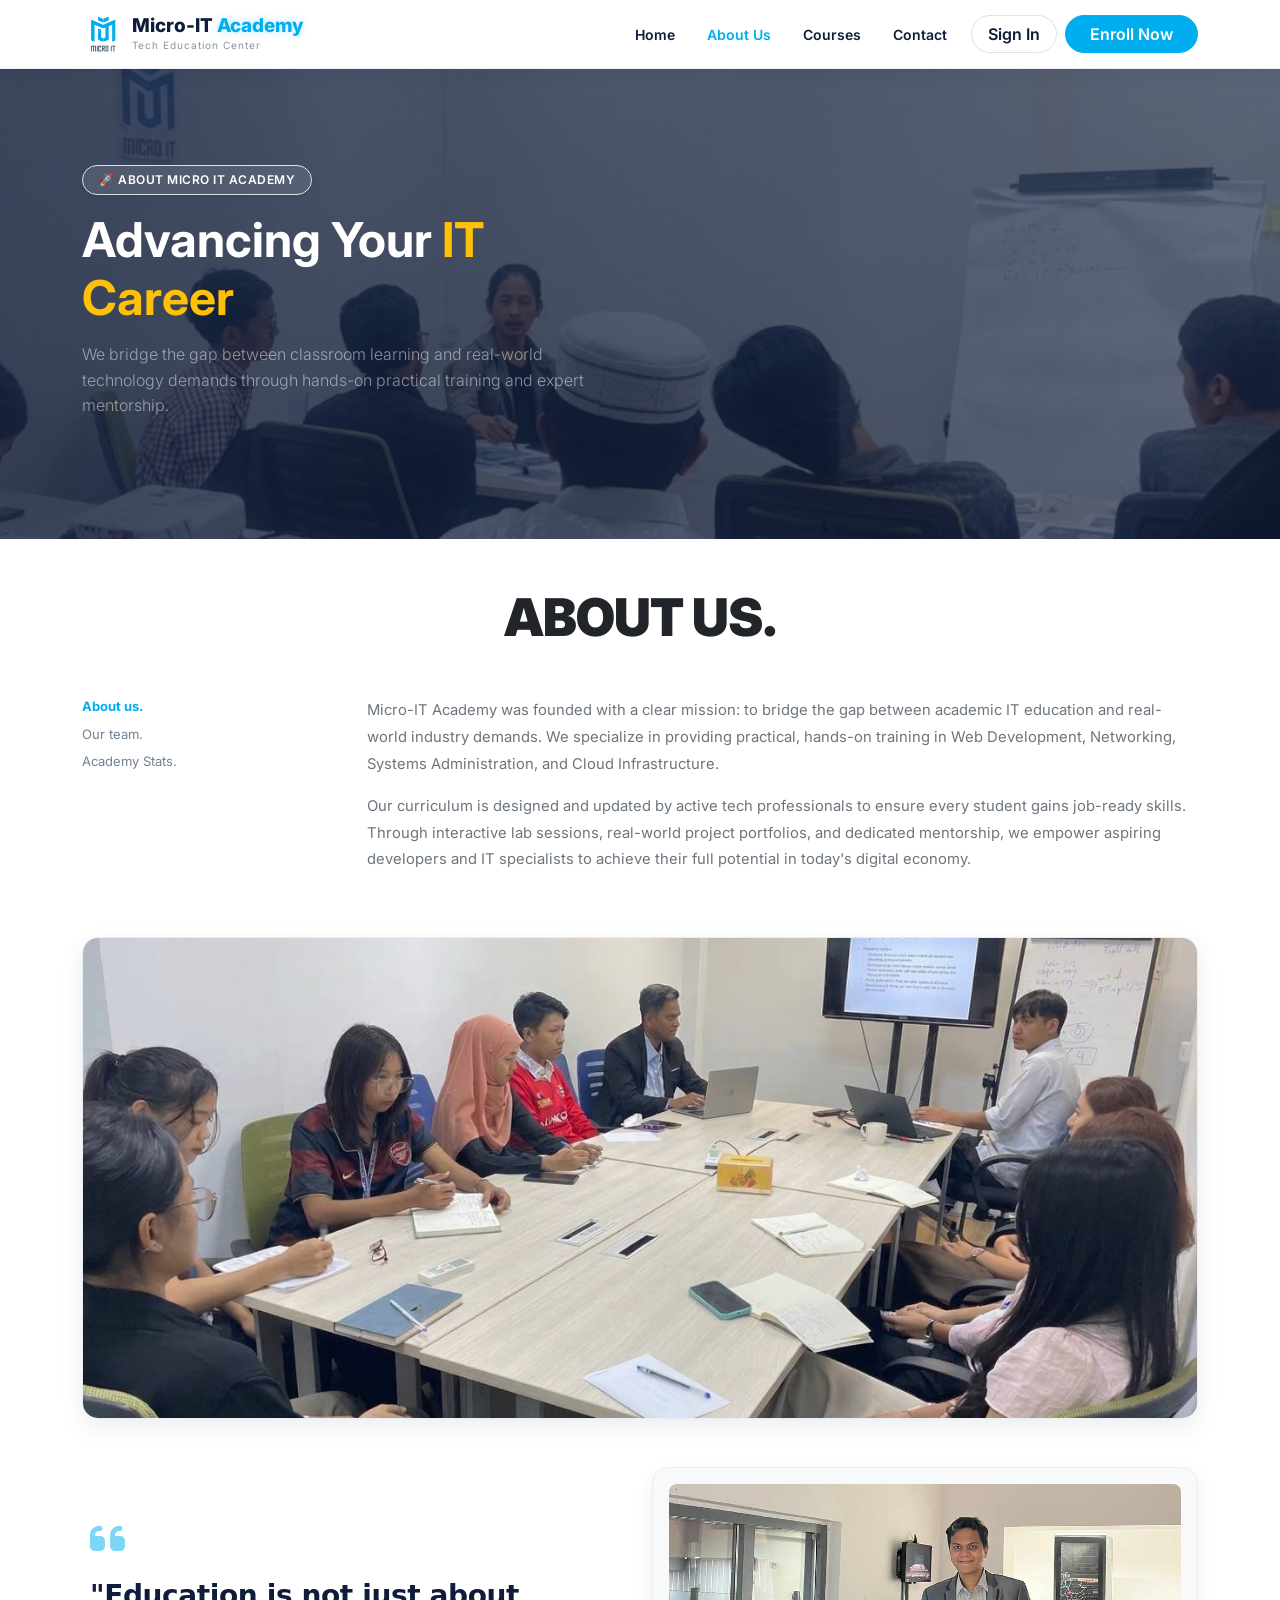
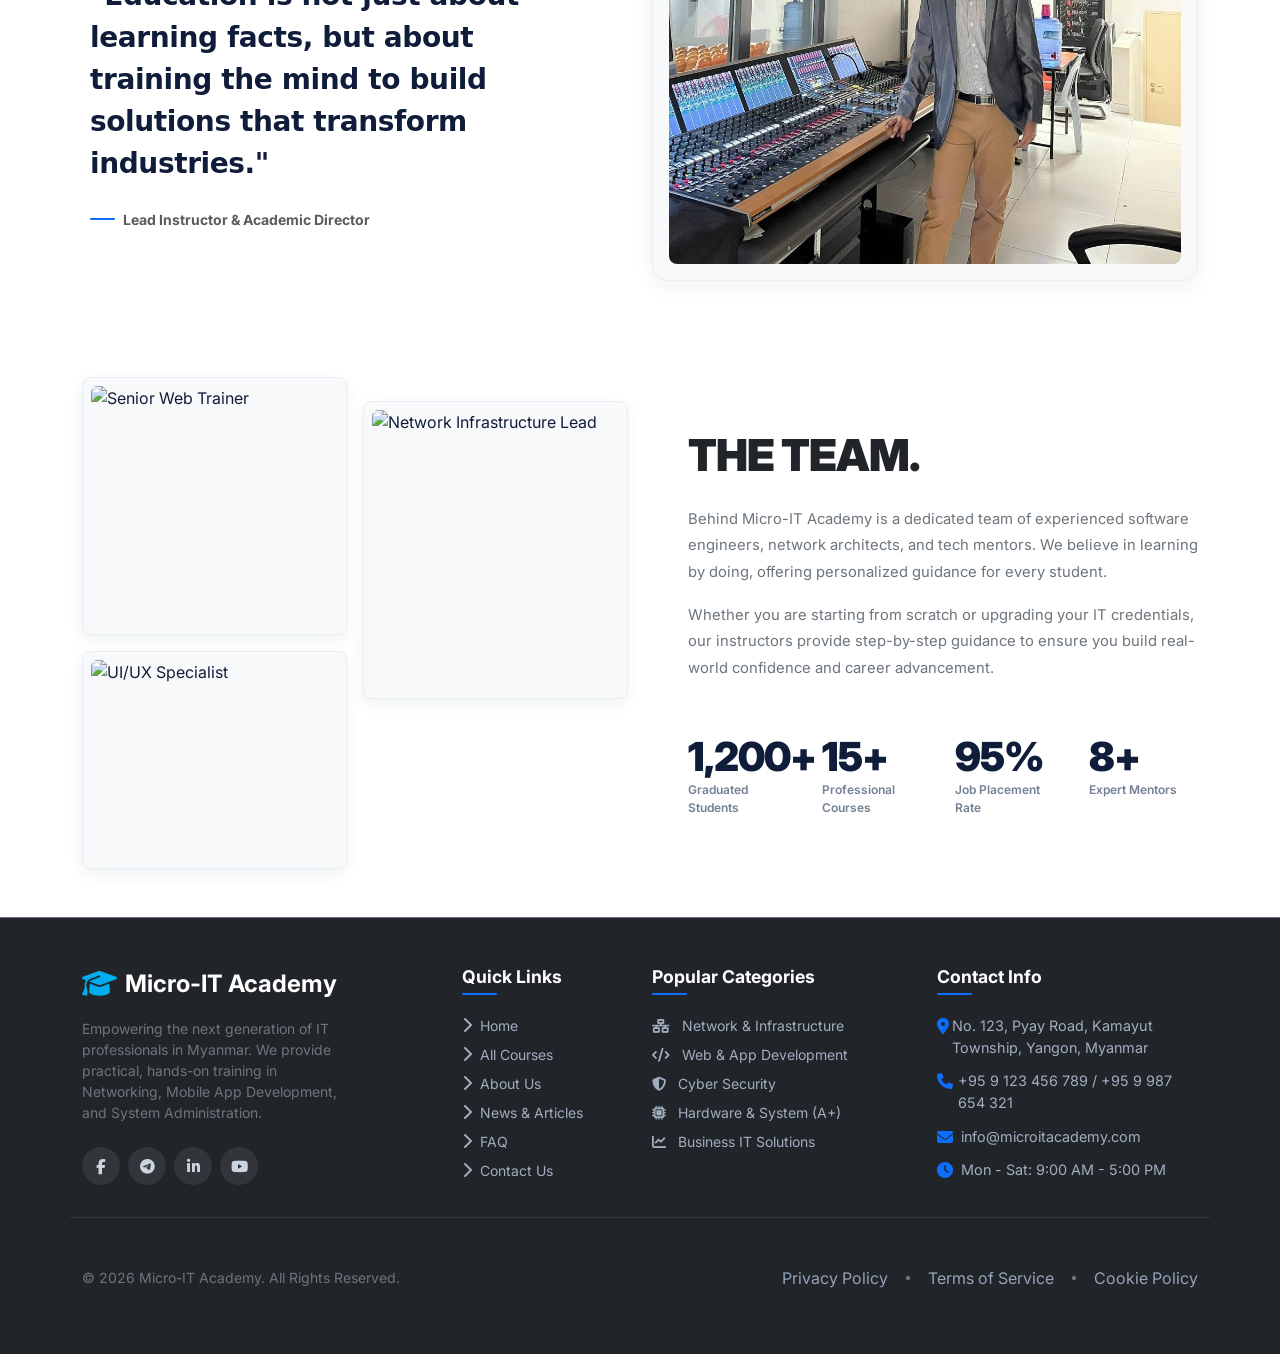
==== commit 7c5be858: "Update" ====
--- a/about.html
+++ b/about.html
@@ -1,30 +1,3 @@
-<!DOCTYPE html>
-<html lang="my">
-
-<head>
-    <meta charset="UTF-8">
-    <meta name="viewport" content="width=device-width, initial-scale=1.0">
-    <title>Micro-IT Academy - Tech Education in Myanmar</title>
-
-    <!-- Bootstrap 5 CSS CDN -->
-    <link href="https://cdn.jsdelivr.net/npm/bootstrap@5.3.0/dist/css/bootstrap.min.css" rel="stylesheet">
-    <!-- Font Awesome Icons CDN -->
-    <link rel="stylesheet" href="https://cdnjs.cloudflare.com/ajax/libs/font-awesome/6.4.0/css/all.min.css">
-    <!-- Google Fonts: Inter -->
-    <link rel="preconnect" href="https://fonts.googleapis.com">
-    <link rel="preconnect" href="https://fonts.gstatic.com" crossorigin>
-    <link href="https://fonts.googleapis.com/css2?family=Inter:wght@400;500;600;700;800;900&display=swap"
-        rel="stylesheet">
-
-    <!-- Custom CSS -->
-    <link rel="stylesheet" href="css/style.css">
-    <link rel="stylesheet" href="css/test.css">
-    <link rel="stylesheet" href="css/about.css">
-</head>
-
-<body>
-
-    <!-- NAVIGATION BAR -->
     <!DOCTYPE html>
     <html lang="my">
 
@@ -45,7 +18,7 @@
 
         <!-- Custom CSS -->
         <link rel="stylesheet" href="css/style.css">
-        <link rel="stylesheet" href="css/test.css">
+        <link rel="stylesheet" href="css/about.css">
     </head>
 
     <body>
@@ -71,8 +44,8 @@
                 <!-- Navbar Links & Buttons -->
                 <div class="collapse navbar-collapse" id="navbarNav">
                     <ul class="navbar-nav ms-auto align-items-lg-center gap-lg-3 my-2 my-lg-0">
-                        <li class="nav-item"><a class="nav-link active" href="index.html">Home</a></li>
-                        <li class="nav-item"><a class="nav-link" href="about.html">About Us</a></li>
+                        <li class="nav-item"><a class="nav-link" href="index.html">Home</a></li>
+                        <li class="nav-item"><a class="nav-link active" href="about.html">About Us</a></li>
                         <li class="nav-item"><a class="nav-link" href="course.html">Courses</a></li>
                         <li class="nav-item"><a class="nav-link" href="contact.html">Contact</a></li>
                     </ul>
@@ -80,7 +53,7 @@
                     <!-- Custom Class များ သုံးထားသော Buttons -->
                     <div class="d-flex align-items-center gap-2 mt-2 mt-lg-0 ms-lg-3">
                         <a href="login.html" class="btn btn-signin px-3 rounded-pill fw-semibold">Sign In</a>
-                        <a href="contact.html" class="btn btn-enroll px-4 rounded-pill fw-semibold">Enroll Now</a>
+                        <a href="index.html#enroll" class="btn btn-enroll px-4 rounded-pill fw-semibold">Enroll Now</a>
                     </div>
                 </div>
             </div>
@@ -162,7 +135,7 @@
                 <div class="row mb-5">
                     <div class="col-12">
                         <div class="rounded-4 overflow-hidden shadow-sm">
-                            <img src="https://images.unsplash.com/photo-1522071820081-009f0129c71c?q=80&w=1200&auto=format&fit=crop"
+                            <img src="image/about-gp.jpg"
                                 alt="Micro-IT Academy Students Learning" class="w-100 img-fluid"
                                 style="max-height: 480px; object-fit: cover;">
                         </div>
@@ -188,7 +161,7 @@
                     </div>
                     <div class="col-md-6">
                         <div class="bg-light rounded-4 p-3 shadow-sm border border-light text-center">
-                            <img src="https://images.unsplash.com/photo-1507003211169-0a1dd7228f2d?q=80&w=800&auto=format&fit=crop"
+                            <img src="image/CEO.jpg"
                                 alt="Instructor Director" class="img-fluid rounded-3 w-100"
                                 style="max-height: 380px; object-fit: cover;">
                         </div>
@@ -309,10 +282,10 @@
                             <li><a href="#" class="footer-link"><i
                                         class="fa-solid fa-chevron-right fs-6 me-1 small"></i>
                                     Home</a></li>
-                            <li><a href="#" class="footer-link"><i
+                            <li><a href="course.html" class="footer-link"><i
                                         class="fa-solid fa-chevron-right fs-6 me-1 small"></i>
                                     All Courses</a></li>
-                            <li><a href="#" class="footer-link"><i
+                            <li><a href="about.html" class="footer-link"><i
                                         class="fa-solid fa-chevron-right fs-6 me-1 small"></i>
                                     About Us</a></li>
                             <li><a href="#" class="footer-link"><i
@@ -321,7 +294,7 @@
                             <li><a href="#" class="footer-link"><i
                                         class="fa-solid fa-chevron-right fs-6 me-1 small"></i>
                                     FAQ</a></li>
-                            <li><a href="#" class="footer-link"><i
+                            <li><a href="contact.html" class="footer-link"><i
                                         class="fa-solid fa-chevron-right fs-6 me-1 small"></i>
                                     Contact Us</a></li>
                         </ul>
--- a/css/style.css
+++ b/css/style.css
@@ -14,7 +14,9 @@
   --glow-color: rgba(0, 174, 239, 0.4);
   --glow-strong: rgba(0, 174, 239, 0.7);
 }
-
+html {
+    scroll-behavior: smooth;
+}
 /* --- 2. BASE STYLES --- */
 body {
   font-family: 'Inter', -apple-system, BlinkMacSystemFont, sans-serif;
--- a/css/about.css
+++ b/css/about.css
@@ -1,96 +1,218 @@
 
-        .heading-xl {
-            font-size: 3.5rem;
-            font-weight: 900;
-            letter-spacing: -1px;
-            color: #000000;
-            text-transform: uppercase;
-        }
-
-        .side-nav-link {
-            display: block;
-            color: var(--text-main);
-            text-decoration: none;
-            font-size: 0.9rem;
-            margin-bottom: 0.4rem;
-            transition: color 0.2s ease;
-        }
-
-        .side-nav-link.active,
-        .side-nav-link:hover {
-            color: var(--primary-color);
-            font-weight: 600;
-        }
-
-        .quote-text {
-            font-family: 'Playfair Display', Georgia, serif;
-            font-style: italic;
-            font-size: 1.85rem;
-            color: #000000;
-            line-height: 1.3;
-        }
-
-        .stat-number {
-            font-size: 2.5rem;
-            font-weight: 800;
-            color: #000000;
-            line-height: 1;
-        }
-
-        .stat-label {
-            font-size: 0.75rem;
-            color: var(--text-muted);
-            line-height: 1.3;
-            margin-top: 0.4rem;
-        }
-
-        .team-img {
-            width: 100%;
-            object-fit: cover;
-            filter: grayscale(20%);
-            transition: filter 0.3s ease;
-        }
-
-        .team-img:hover {
-            filter: grayscale(0%);
-        }
-
-        .bg-light-box {
-
-
-            background-color: var(--bg-light);
-        }
-
-        .fw-black {
-            font-weight: 900 !important;
-        }
-
-        /* Side Navigation Links */
-        .side-nav-link {
-            transition: color 0.2s ease, transform 0.2s ease;
-        }
-
-        .side-nav-link:hover {
-            color: var(--primary-color, #00aeef) !important;
-            transform: translateX(3px);
-        }
-
-        /* Team Grid Images */
-        .team-img {
-            width: 100%;
-            object-fit: cover;
-            filter: grayscale(15%);
-            transition: filter 0.3s ease, transform 0.3s ease;
-        }
-
-        .team-img:hover {
-            filter: grayscale(0%);
-            transform: scale(1.02);
-        }
-
-        /* Stat Numbers Highlight */
-        .stat-number {
-            letter-spacing: -0.5px;
-            color: var(--dark-color, #0f172a);
-        }
-    +/* =========================================
+   1. ROOT VARIABLES
+========================================= */
+
+:root {
+    --navy: #101d3a;
+    --cyan: #00aeef;
+    --yellow: #ffc928;
+    --light-bg: #f4f8fb;
+    --text-muted: #738096;
+    --white: #ffffff;
+    --border-color: #e9eef3;
+}
+
+/* =========================================
+   2. GLOBAL STYLES
+========================================= */
+
+* {
+    box-sizing: border-box;
+}
+
+body {
+    font-family: 'Inter', sans-serif;
+    background: var(--white);
+    color: var(--navy);
+}
+
+a {
+    transition: all .2s ease;
+}
+
+/* =========================================
+   3. NAVIGATION BAR
+========================================= */
+
+.navbar {
+    border-bottom: 1px solid #edf0f4;
+}
+
+.brand-title {
+    font-size: 19px;
+    font-weight: 800;
+    color: var(--navy);
+}
+
+.brand-title span {
+    color: var(--cyan);
+}
+
+.brand-subtitle {
+    font-size: 10px;
+    color: #8792a4;
+    letter-spacing: 1px;
+}
+
+.navbar .nav-link {
+    color: var(--navy);
+    font-weight: 600;
+    font-size: 14px;
+    transition: .2s;
+}
+
+.navbar .nav-link:hover,
+.navbar .nav-link.active {
+    color: var(--cyan);
+}
+
+.btn-signin {
+    border: 1px solid #dce3eb;
+    color: var(--navy);
+}
+
+.btn-signin:hover {
+    background: var(--light-bg);
+    color: var(--navy);
+}
+
+.btn-enroll {
+    background: var(--cyan);
+    color: white;
+    border: 1px solid var(--cyan);
+}
+
+.btn-enroll:hover {
+    background: var(--navy);
+    border-color: var(--navy);
+    color: white;
+}
+
+/* =========================================
+   4. HERO BANNER
+========================================= */
+
+.hero-banner {
+    background:
+        linear-gradient(
+            90deg,
+            rgba(16, 29, 58, .80),
+            rgba(16, 29, 58, .65)
+        ),
+        url('../image/category_networking.jpg') center/cover no-repeat;
+
+    min-height: 300px;
+    display: flex;
+    align-items: center;
+}
+
+#about-us-section .side-nav-link {
+    color: #718096 !important;
+    font-size: 13px;
+    transition: color .2s ease;
+}
+
+#about-us-section .side-nav-link:hover,
+#about-us-section .side-nav-link.active {
+    color: var(--cyan) !important;
+}
+
+/* Existing academy/team image */
+#about-us-section .rounded-4.overflow-hidden {
+    border: 1px solid #e9eef4;
+    box-shadow: 0 8px 24px rgba(16, 29, 58, .08) !important;
+}
+
+#about-us-section .rounded-4.overflow-hidden img {
+    display: block;
+    width: 100%;
+}
+
+/* Quote and instructor photo */
+#about-us-section .quote-text {
+    color: var(--navy) !important;
+    line-height: 1.5 !important;
+    letter-spacing: -.4px;
+}
+
+#about-us-section .quote-container > i {
+    color: var(--cyan) !important;
+}
+
+#about-us-section .row.align-items-center > .col-md-6 > .bg-light {
+    border-color: #e9eef4 !important;
+    box-shadow: 0 6px 20px rgba(16, 29, 58, .06) !important;
+}
+
+/* Team photo cards */
+#about-us-section .team-img {
+    display: block;
+    width: 100%;
+    object-fit: cover;
+}
+
+#about-us-section .col-6 > .bg-light {
+    border-color: #e9eef4 !important;
+    box-shadow: 0 5px 16px rgba(16, 29, 58, .06) !important;
+}
+
+/* Statistics */
+#about-us-section .stat-number {
+    color: var(--navy) !important;
+    letter-spacing: -1px;
+}
+
+#about-us-section .stat-label {
+    color: var(--text-muted) !important;
+    font-weight: 600;
+    line-height: 1.5 !important;
+}
+
+/* Anchor navigation spacing */
+#team-section,
+#stats-section {
+    scroll-margin-top: 100px;
+}
+
+/* Responsive refinements — no layout redesign */
+@media (max-width: 991px) {
+    #about-us-section .side-nav {
+        border-left: 0;
+        border-bottom: 1px solid #e9eef4;
+        padding: 0 0 10px;
+    }
+}
+
+@media (max-width: 767px) {
+    body:has(#about-us-section) .hero-banner {
+        min-height: 280px;
+    }
+
+    #about-us-section {
+        padding-top: 35px;
+        padding-bottom: 40px;
+    }
+
+    #about-us-section .team-img {
+        height: 210px !important;
+    }
+}
+
+@media (max-width: 575px) {
+    #about-us-section .heading-xl {
+        font-size: 2.1rem !important;
+    }
+
+    #about-us-section .side-nav {
+        gap: 12px !important;
+    }
+
+    #about-us-section .team-img {
+        height: 175px !important;
+    }
+
+    #about-us-section .stat-number {
+        font-size: 1.8rem !important;
+    }
+}
